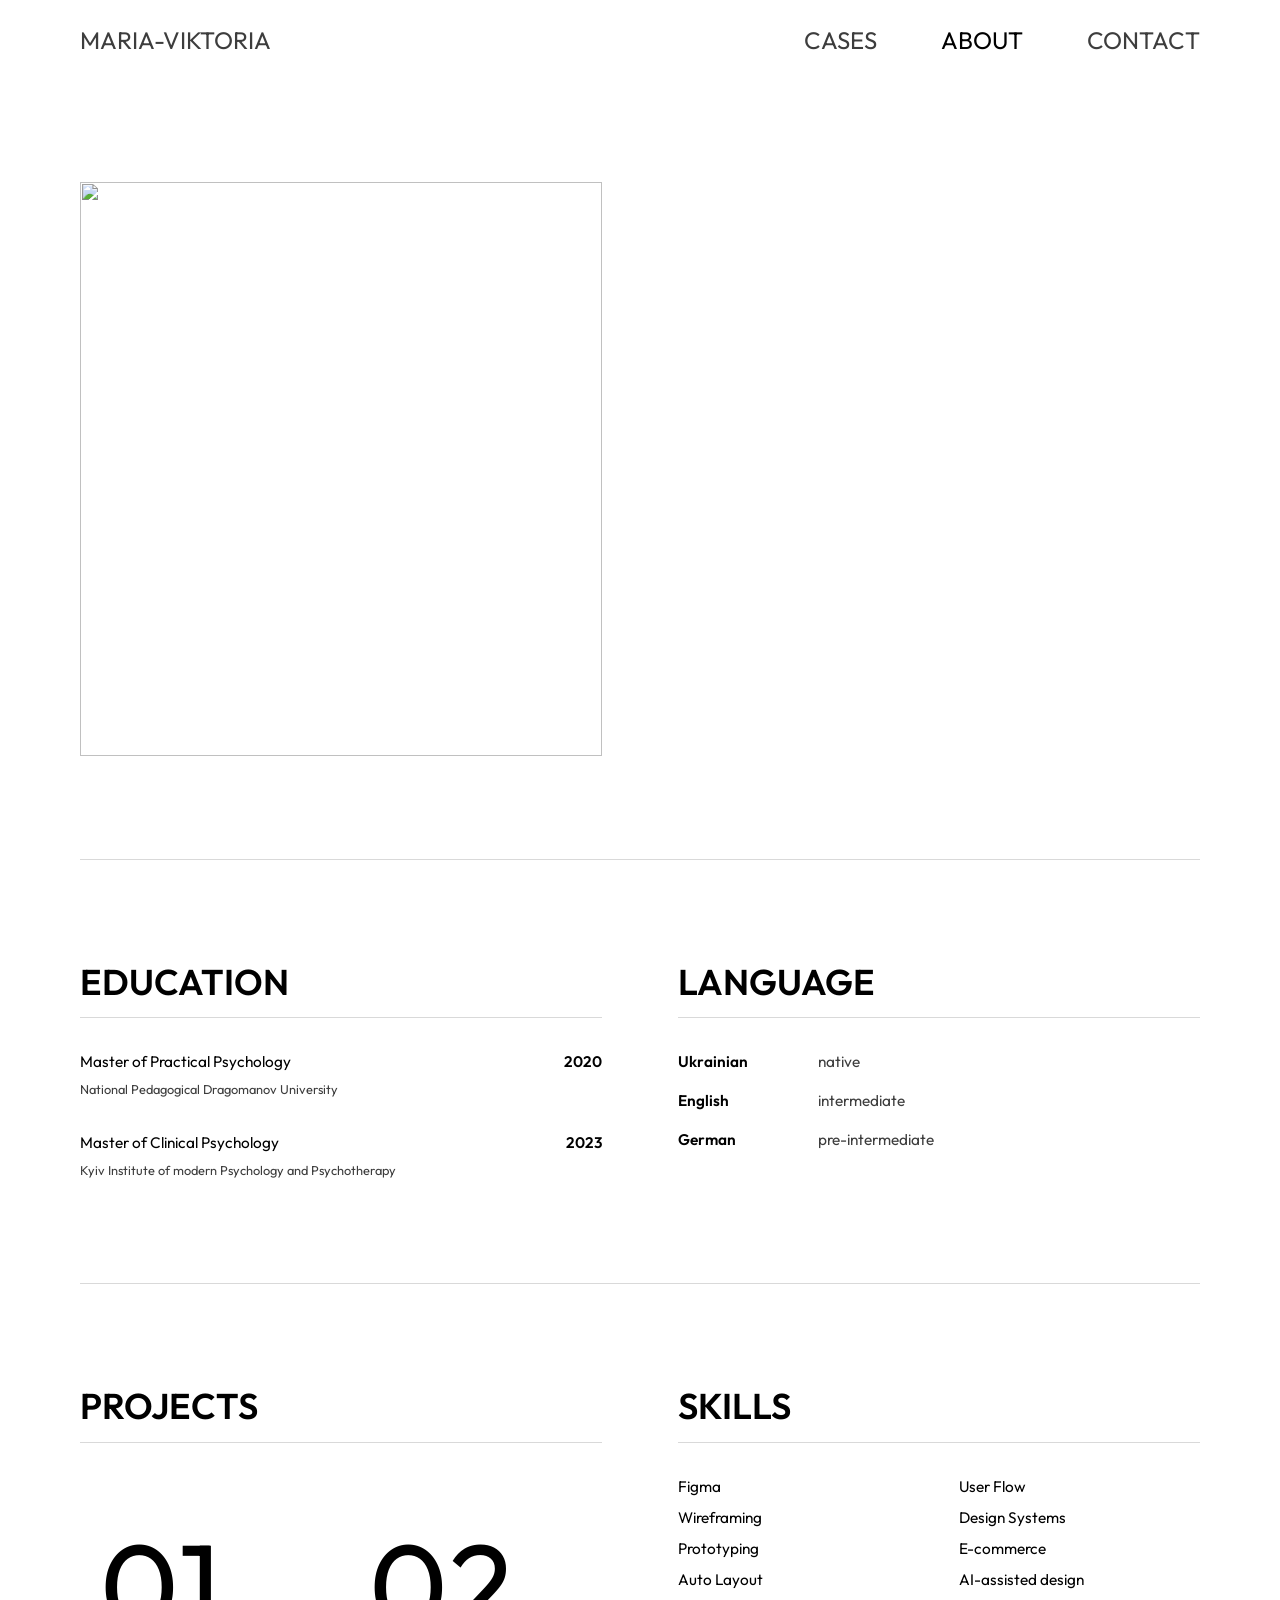
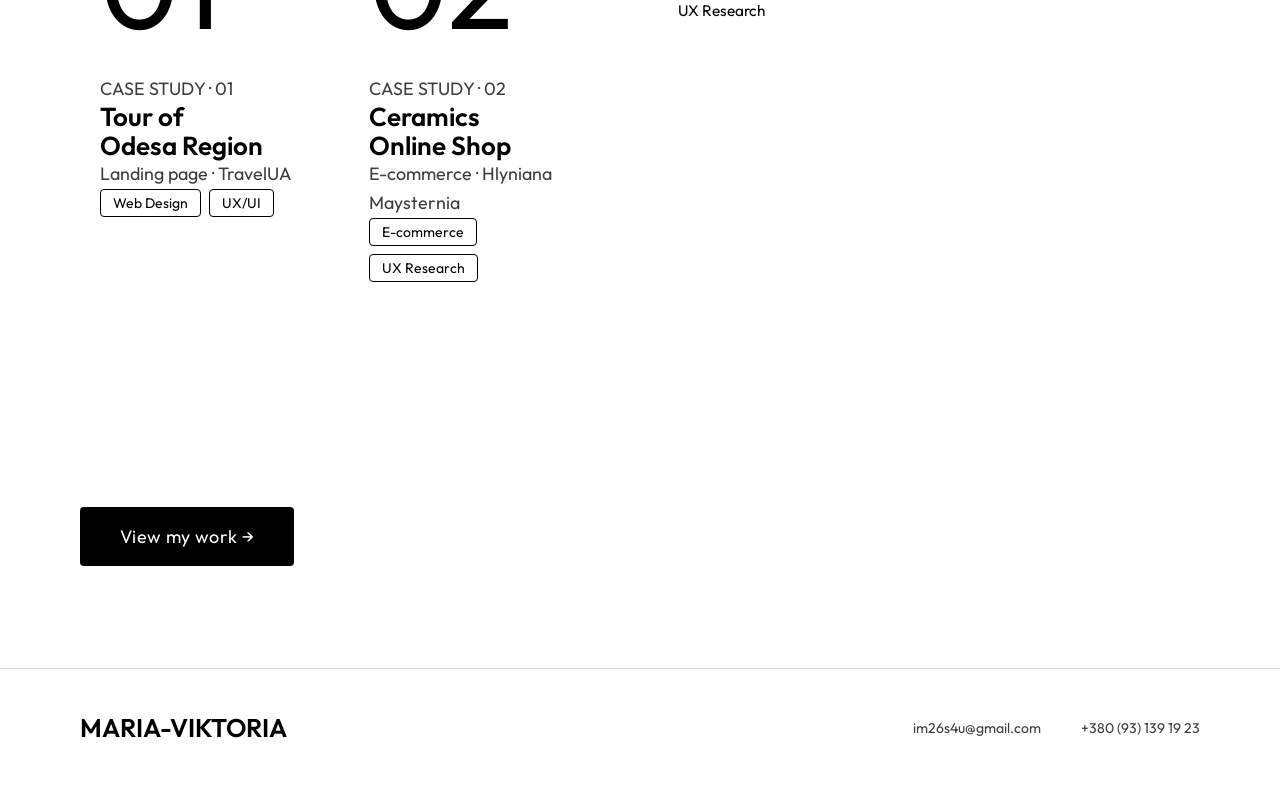
==== maria-viktoria-portfolio/maria-viktoria-portfolio/about.html @ 52729eed "Update about.html" ====
<!DOCTYPE html>
<html lang="en">
<head>
  <meta charset="UTF-8" />
  <meta name="viewport" content="width=device-width, initial-scale=1.0" />
  <title>About — Maria-Viktoria</title>
  <link rel="preconnect" href="https://fonts.googleapis.com" />
  <link rel="preconnect" href="https://fonts.gstatic.com" crossorigin />
  <link href="https://fonts.googleapis.com/css2?family=Outfit:wght@300;400;600&display=swap" rel="stylesheet" />
  <link rel="stylesheet" href="css/style.css" />
  <link rel="stylesheet" href="css/about.css" />
</head>
<body>

  <nav class="nav">
    <div class="container nav__inner">
      <a href="index.html" class="nav__logo">MARIA-VIKTORIA</a>
      <ul class="nav__links">
        <li><a href="cases.html">CASES</a></li>
        <li><a href="about.html" class="active">ABOUT</a></li>
        <li><a href="contact.html">CONTACT</a></li>
      </ul>
      <button class="nav__hamburger" aria-label="Menu">
        <span></span><span></span><span></span>
      </button>
    </div>
    <div class="nav__mobile">
      <a href="cases.html">CASES</a>
      <a href="about.html">ABOUT</a>
      <a href="contact.html">CONTACT</a>
    </div>
  </nav>

  <main class="page-wrapper">

    <!-- Hero: collage + intro -->
    <section class="about-hero section">
      <div class="container about-hero__inner">

        <!-- Collage (замінити на реальне фото) -->
        <div class="about-hero__collage">
          <img src="about-collage.png />
        </div>

        <!-- Text -->
        <div class="about-hero__text">
          <h1 class="about-hero__headline">HEY, I'M MV</h1>
          <div class="about-hero__body">
            <p>I've always seen the world through the lens of how things could <strong>work better</strong> — and <strong>look better</strong> doing it. Design gave that feeling a name.</p>
            <p>I bring a background in <strong>PSYCHOLOGY</strong> into every project. That means I don't just design interfaces — I design for real people, with real needs and real emotions.</p>
            <p>Outside of Figma, I make collages, yoga and drink too much coffee.</p>
          </div>
        </div>

      </div>
    </section>

    <div class="container"><div class="divider"></div></div>

    <!-- Education + Language -->
    <section class="about-grid section">
      <div class="container about-grid__inner">

        <div class="about-section">
          <h2 class="about-section__title">EDUCATION</h2>
          <div class="divider"></div>
          <ul class="edu-list">
            <li class="edu-item">
              <div>
                <p class="edu-item__degree">Master of Practical Psychology</p>
                <p class="edu-item__school">National Pedagogical Dragomanov University</p>
              </div>
              <span class="edu-item__year">2020</span>
            </li>
            <li class="edu-item">
              <div>
                <p class="edu-item__degree">Master of Clinical Psychology</p>
                <p class="edu-item__school">Kyiv Institute of modern Psychology and Psychotherapy</p>
              </div>
              <span class="edu-item__year">2023</span>
            </li>
          </ul>
        </div>

        <div class="about-section">
          <h2 class="about-section__title">LANGUAGE</h2>
          <div class="divider"></div>
          <ul class="lang-list">
            <li class="lang-item"><span class="lang-item__name">Ukrainian</span><span class="lang-item__level">native</span></li>
            <li class="lang-item"><span class="lang-item__name">English</span><span class="lang-item__level">intermediate</span></li>
            <li class="lang-item"><span class="lang-item__name">German</span><span class="lang-item__level">pre-intermediate</span></li>
          </ul>
        </div>

      </div>
    </section>

    <div class="container"><div class="divider"></div></div>

    <!-- Projects + Skills -->
    <section class="about-grid section">
      <div class="container about-grid__inner">

        <div class="about-section">
          <h2 class="about-section__title">PROJECTS</h2>
          <div class="divider"></div>
          <div class="projects-grid">
            <a href="case-odesa.html" class="project-card">
              <div class="case-cover case-cover--odesa project-card__cover">
                <span class="case-cover__num">01</span>
                <p class="case-cover__label">CASE STUDY · 01</p>
                <h3 class="case-cover__title">Tour of<br>Odesa Region</h3>
                <p class="case-cover__sub">Landing page · TravelUA</p>
                <div class="tags case-cover__tags">
                  <span class="tag">Web Design</span>
                  <span class="tag">UX/UI</span>
                </div>
                <div class="case-cover__stripe"></div>
              </div>
            </a>
            <a href="case-ceramics.html" class="project-card">
              <div class="case-cover case-cover--ceramics project-card__cover">
                <span class="case-cover__num">02</span>
                <p class="case-cover__label">CASE STUDY · 02</p>
                <h3 class="case-cover__title">Ceramics<br>Online Shop</h3>
                <p class="case-cover__sub">E-commerce · Hlyniana Maysternia</p>
                <div class="tags case-cover__tags">
                  <span class="tag">E-commerce</span>
                  <span class="tag">UX Research</span>
                </div>
                <div class="case-cover__stripe"></div>
              </div>
            </a>
          </div>
        </div>

        <div class="about-section">
          <h2 class="about-section__title">SKILLS</h2>
          <div class="divider"></div>
          <div class="skills-grid">
            <ul class="skills-col">
              <li>Figma</li>
              <li>Wireframing</li>
              <li>Prototyping</li>
              <li>Auto Layout</li>
              <li>UX Research</li>
            </ul>
            <ul class="skills-col">
              <li>User Flow</li>
              <li>Design Systems</li>
              <li>E-commerce</li>
              <li>AI-assisted design</li>
            </ul>
          </div>
        </div>

      </div>
    </section>

    <!-- CTA -->
    <section class="section">
      <div class="container">
        <a href="cases.html" class="btn btn--primary">View my work →</a>
      </div>
    </section>

  </main>

  <!-- Footer -->
  <footer class="footer">
    <div class="container footer__inner">
      <span class="footer__name">MARIA-VIKTORIA</span>
      <div class="footer__contacts">
        <a href="mailto:im26s4u@gmail.com">im26s4u@gmail.com</a>
        <a href="tel:+380931391923">+380 (93) 139 19 23</a>
      </div>
    </div>
  </footer>

  <script src="js/main.js"></script>
</body>
</html>
---- maria-viktoria-portfolio/maria-viktoria-portfolio/css/style.css ----
/* ============================================
   MARIA-VIKTORIA PORTFOLIO
   Global Styles + Design Tokens
   ============================================ */

@import url('https://fonts.googleapis.com/css2?family=Outfit:wght@300;400;600&display=swap');

/* ── Design Tokens ── */
:root {
  --color-bg:               #ffffff;
  --color-text:             #000000;
  --color-text-secondary:   #3d3d3d;
  --color-border:           #d9d9d9;
  --color-accent-odesa:     #1a2744;
  --color-accent-ceramics:  #2d5a3d;

  --font:           'Outfit', sans-serif;
  --fw-light:       300;
  --fw-regular:     400;
  --fw-semibold:    600;

  --fs-nav:         24px;
  --fs-h1-home:     clamp(120px, 27vw, 400px);
  --fs-h1-case:     clamp(48px, 6.5vw, 93px);
  --fs-h2:          clamp(28px, 2.8vw, 40px);
  --fs-body:        clamp(16px, 1.4vw, 20px);
  --fs-small:       clamp(13px, 1.1vw, 16px);
  --fs-tag:         14px;
  --fs-label:       11px;

  --grid-margin:    80px;
  --grid-gutter:    24px;
  --container:      1440px;

  --spacing-section: clamp(80px, 8vw, 120px);
  --spacing-block:   clamp(40px, 4vw, 60px);
  --nav-height:      80px;
}

/* ── Reset ── */
*, *::before, *::after { box-sizing: border-box; margin: 0; padding: 0; }
html { scroll-behavior: smooth; }
body {
  font-family: var(--font);
  font-weight: var(--fw-regular);
  background: var(--color-bg);
  color: var(--color-text);
  line-height: 1.5;
  overflow-x: hidden;
  -webkit-font-smoothing: antialiased;
}
img { max-width: 100%; display: block; }
a { color: inherit; text-decoration: none; }
ul { list-style: none; }

/* ── Container ── */
.container {
  width: 100%;
  max-width: var(--container);
  margin: 0 auto;
  padding: 0 var(--grid-margin);
}

/* ── Typography ── */
h1, h2, h3 { font-weight: var(--fw-semibold); line-height: 1.1; }
p { color: var(--color-text-secondary); font-size: var(--fs-body); line-height: 1.6; }

/* ── Navigation ── */
.nav {
  position: fixed;
  top: 0; left: 0; right: 0;
  height: var(--nav-height);
  background: var(--color-bg);
  z-index: 100;
  border-bottom: 1px solid transparent;
  transition: border-color 0.3s;
}
.nav.scrolled { border-bottom-color: var(--color-border); }
.nav__inner {
  display: flex;
  align-items: center;
  justify-content: space-between;
  height: 100%;
}
.nav__logo {
  font-size: var(--fs-nav);
  font-weight: var(--fw-regular);
  color: var(--color-text-secondary);
  letter-spacing: 0;
}
.nav__links {
  display: flex;
  gap: clamp(40px, 5vw, 80px);
}
.nav__links a {
  font-size: var(--fs-nav);
  font-weight: var(--fw-regular);
  color: var(--color-text-secondary);
  transition: color 0.2s;
}
.nav__links a:hover,
.nav__links a.active { color: var(--color-text); }

/* Hamburger — hidden on desktop */
.nav__hamburger {
  display: none;
  flex-direction: column;
  gap: 5px;
  cursor: pointer;
  padding: 4px;
}
.nav__hamburger span {
  display: block;
  width: 24px;
  height: 2px;
  background: var(--color-text);
  transition: transform 0.3s, opacity 0.3s;
}
.nav__hamburger.open span:nth-child(1) { transform: translateY(7px) rotate(45deg); }
.nav__hamburger.open span:nth-child(2) { opacity: 0; }
.nav__hamburger.open span:nth-child(3) { transform: translateY(-7px) rotate(-45deg); }

/* Mobile menu */
.nav__mobile {
  display: none;
  position: fixed;
  top: var(--nav-height);
  left: 0; right: 0;
  background: var(--color-bg);
  border-bottom: 1px solid var(--color-border);
  padding: 32px var(--grid-margin);
  flex-direction: column;
  gap: 24px;
}
.nav__mobile.open { display: flex; }
.nav__mobile a {
  font-size: 28px;
  font-weight: var(--fw-regular);
  color: var(--color-text-secondary);
}

/* ── Tags ── */
.tag {
  display: inline-block;
  border: 1px solid var(--color-text);
  border-radius: 4px;
  padding: 6px 12px;
  font-size: var(--fs-tag);
  font-weight: var(--fw-regular);
  color: var(--color-text);
  line-height: 1;
}
.tags {
  display: flex;
  flex-wrap: wrap;
  gap: 8px;
}

/* ── Buttons ── */
.btn {
  display: inline-block;
  font-family: var(--font);
  font-size: 18px;
  font-weight: var(--fw-regular);
  letter-spacing: 0.02em;
  cursor: pointer;
  transition: opacity 0.2s;
}
.btn:hover { opacity: 0.7; }

.btn--link {
  color: var(--color-text);
  text-decoration: underline;
  text-underline-offset: 3px;
  background: none;
  border: none;
}

.btn--primary {
  background: var(--color-text);
  color: var(--color-bg);
  border: none;
  padding: 16px 40px;
  border-radius: 4px;
}

/* ── Section divider ── */
.divider {
  width: 100%;
  height: 1px;
  background: var(--color-border);
  margin: 0;
}

/* ── Utility ── */
.page-wrapper {
  padding-top: var(--nav-height);
}
.section {
  padding: var(--spacing-section) 0;
}
.section-label {
  font-size: var(--fs-label);
  font-weight: var(--fw-regular);
  color: var(--color-text-secondary);
  letter-spacing: 0.08em;
  text-transform: uppercase;
}

/* ── Footer ── */
.footer {
  padding: 40px 0;
  border-top: 1px solid var(--color-border);
}
.footer__inner {
  display: flex;
  align-items: center;
  justify-content: space-between;
  flex-wrap: wrap;
  gap: 16px;
}
.footer__name {
  font-size: clamp(20px, 2vw, 28px);
  font-weight: var(--fw-semibold);
}
.footer__contacts {
  display: flex;
  gap: 40px;
  font-size: var(--fs-small);
  color: var(--color-text-secondary);
}

/* ── Responsive ── */
@media (max-width: 1200px) {
  :root {
    --grid-margin: 60px;
  }
}

@media (max-width: 1024px) {
  :root {
    --grid-margin: 40px;
    --fs-nav: 20px;
  }
  .nav__links { gap: 32px; }
}

@media (max-width: 768px) {
  :root {
    --grid-margin: 20px;
    --nav-height: 64px;
    --fs-nav: 18px;
  }
  .nav__links { display: none; }
  .nav__hamburger { display: flex; }
  .footer__inner { flex-direction: column; align-items: flex-start; }
  .footer__contacts { flex-direction: column; gap: 8px; }
}
---- maria-viktoria-portfolio/maria-viktoria-portfolio/css/about.css ----
/* ── About Page ── */

/* Hero */
.about-hero__inner {
  display: grid;
  grid-template-columns: 1fr 1fr;
  gap: clamp(40px, 6vw, 100px);
  align-items: start;
}

.about-hero__collage {
  width: 100%;
  aspect-ratio: 1 / 1.1;
  overflow: hidden;
}
.about-hero__collage img {
  width: 100%;
  height: 100%;
  object-fit: cover;
}

.about-hero__headline {
  font-size: clamp(48px, 7vw, 93px);
  font-weight: var(--fw-semibold);
  color: var(--color-text);
  margin-bottom: clamp(20px, 2vw, 32px);
}

.about-hero__body {
  display: flex;
  flex-direction: column;
  gap: 20px;
}
.about-hero__body p {
  font-size: clamp(14px, 1.3vw, 20px);
  color: var(--color-text-secondary);
  text-transform: uppercase;
  line-height: 1.6;
}
.about-hero__body strong { font-weight: var(--fw-semibold); color: var(--color-text); }

/* Grid sections */
.about-grid__inner {
  display: grid;
  grid-template-columns: 1fr 1fr;
  gap: clamp(40px, 6vw, 100px);
  align-items: start;
}

.about-section__title {
  font-size: var(--fs-h2);
  font-weight: var(--fw-semibold);
  margin-bottom: 16px;
}
.about-section .divider { margin-bottom: 32px; }

/* Education */
.edu-list { display: flex; flex-direction: column; gap: 32px; }
.edu-item {
  display: flex;
  justify-content: space-between;
  align-items: flex-start;
  gap: 16px;
}
.edu-item__degree {
  font-size: clamp(14px, 1.2vw, 20px);
  font-weight: var(--fw-regular);
  color: var(--color-text);
  margin-bottom: 4px;
}
.edu-item__school {
  font-size: clamp(12px, 1vw, 16px);
  color: var(--color-text-secondary);
}
.edu-item__year {
  font-size: clamp(14px, 1.2vw, 20px);
  font-weight: var(--fw-semibold);
  white-space: nowrap;
}

/* Language */
.lang-list { display: flex; flex-direction: column; gap: 16px; }
.lang-item {
  display: flex;
  gap: 40px;
  font-size: clamp(14px, 1.2vw, 20px);
}
.lang-item__name { font-weight: var(--fw-semibold); min-width: 100px; }
.lang-item__level { color: var(--color-text-secondary); }

/* Projects grid */
.projects-grid {
  display: grid;
  grid-template-columns: 1fr 1fr;
  gap: 16px;
}
.project-card { display: block; transition: transform 0.3s, box-shadow 0.3s; }
.project-card:hover {
  transform: translateY(-4px);
  box-shadow: 0 8px 24px rgba(0,0,0,0.06);
}
.project-card__cover {
  aspect-ratio: 326 / 210;
  padding: 20px;
}
.project-card__cover .case-cover__num {
  font-size: clamp(60px, 10vw, 120px);
  bottom: 20px;
}
.project-card__cover .case-cover__title {
  font-size: clamp(18px, 2.2vw, 26px);
}

/* Skills */
.skills-grid {
  display: grid;
  grid-template-columns: 1fr 1fr;
  gap: 8px 40px;
}
.skills-col {
  display: flex;
  flex-direction: column;
  gap: 8px;
}
.skills-col li {
  font-size: clamp(14px, 1.2vw, 20px);
  color: var(--color-text);
}

/* ── Responsive ── */
@media (max-width: 900px) {
  .about-hero__inner,
  .about-grid__inner {
    grid-template-columns: 1fr;
    gap: 40px;
  }
  .about-hero__collage { aspect-ratio: 4/3; }
  .projects-grid { grid-template-columns: 1fr 1fr; }
}

@media (max-width: 600px) {
  .projects-grid { grid-template-columns: 1fr; }
  .skills-grid { grid-template-columns: 1fr 1fr; }
}
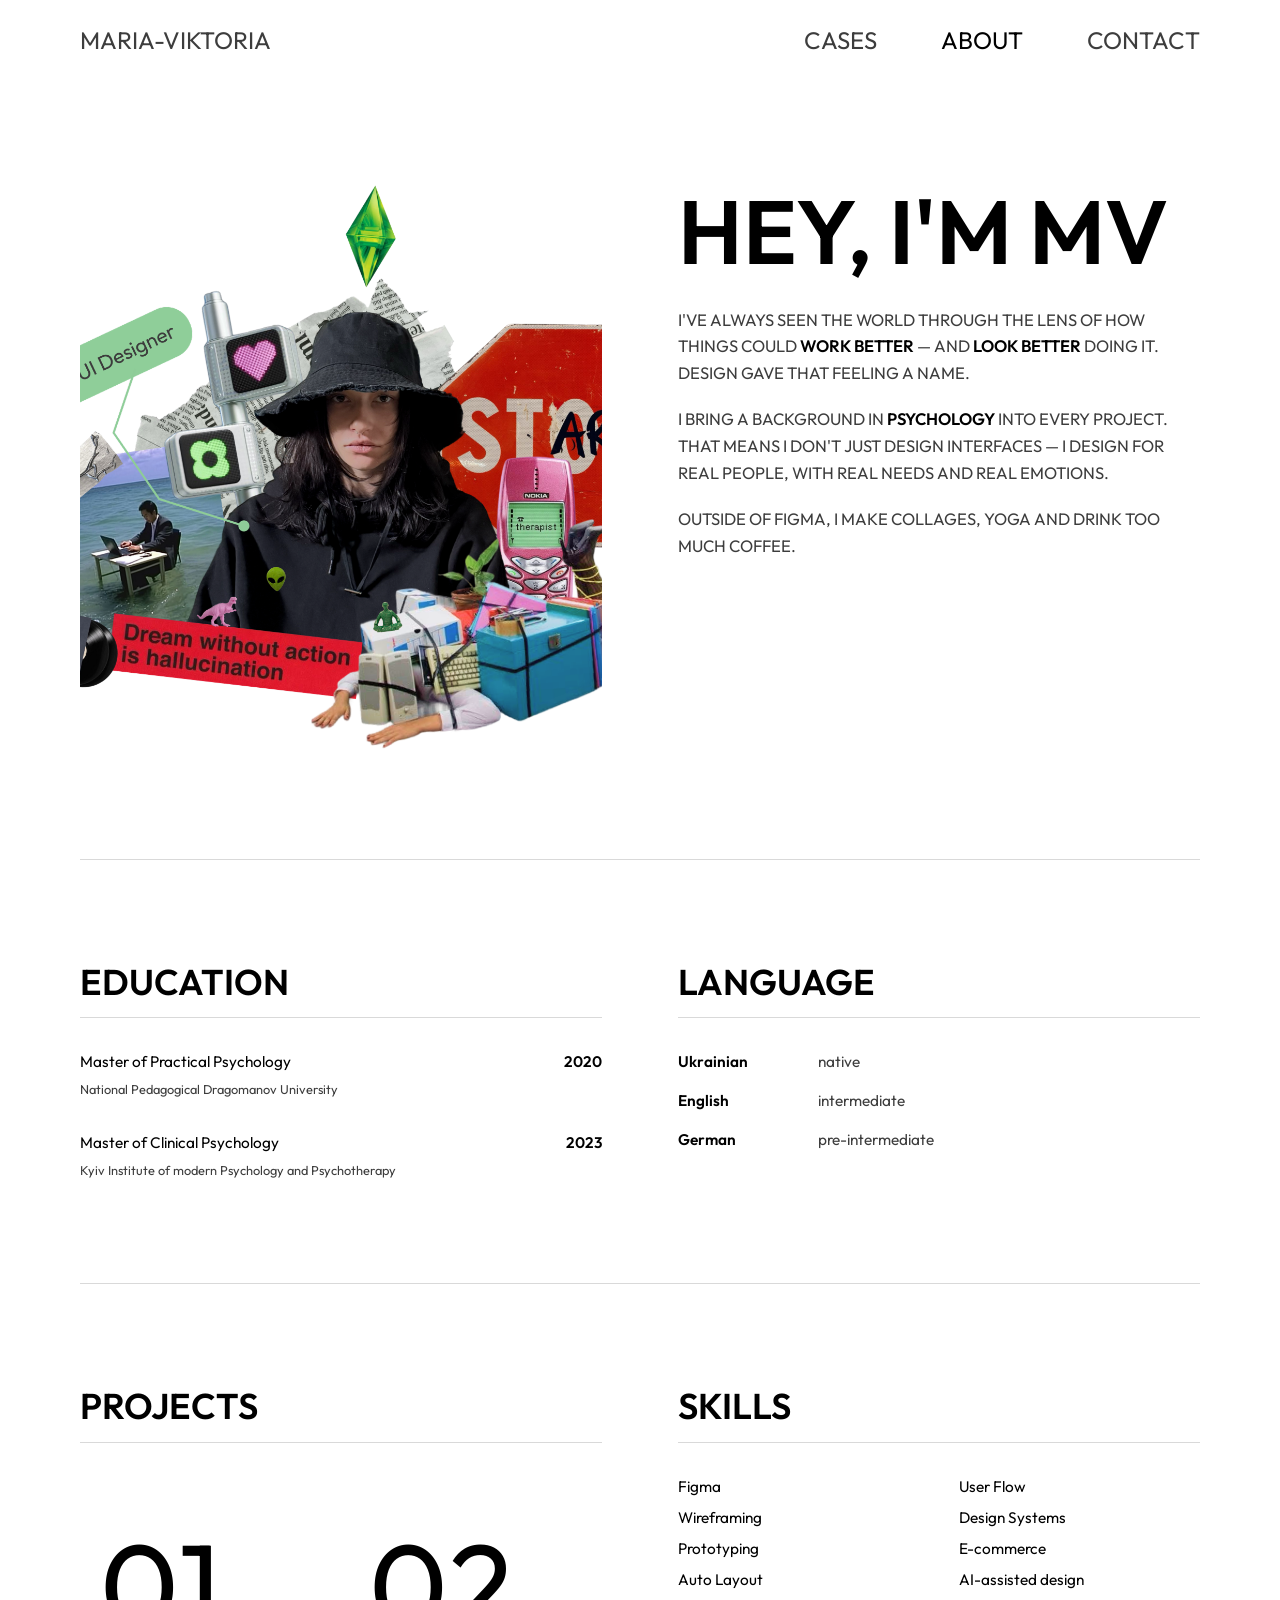
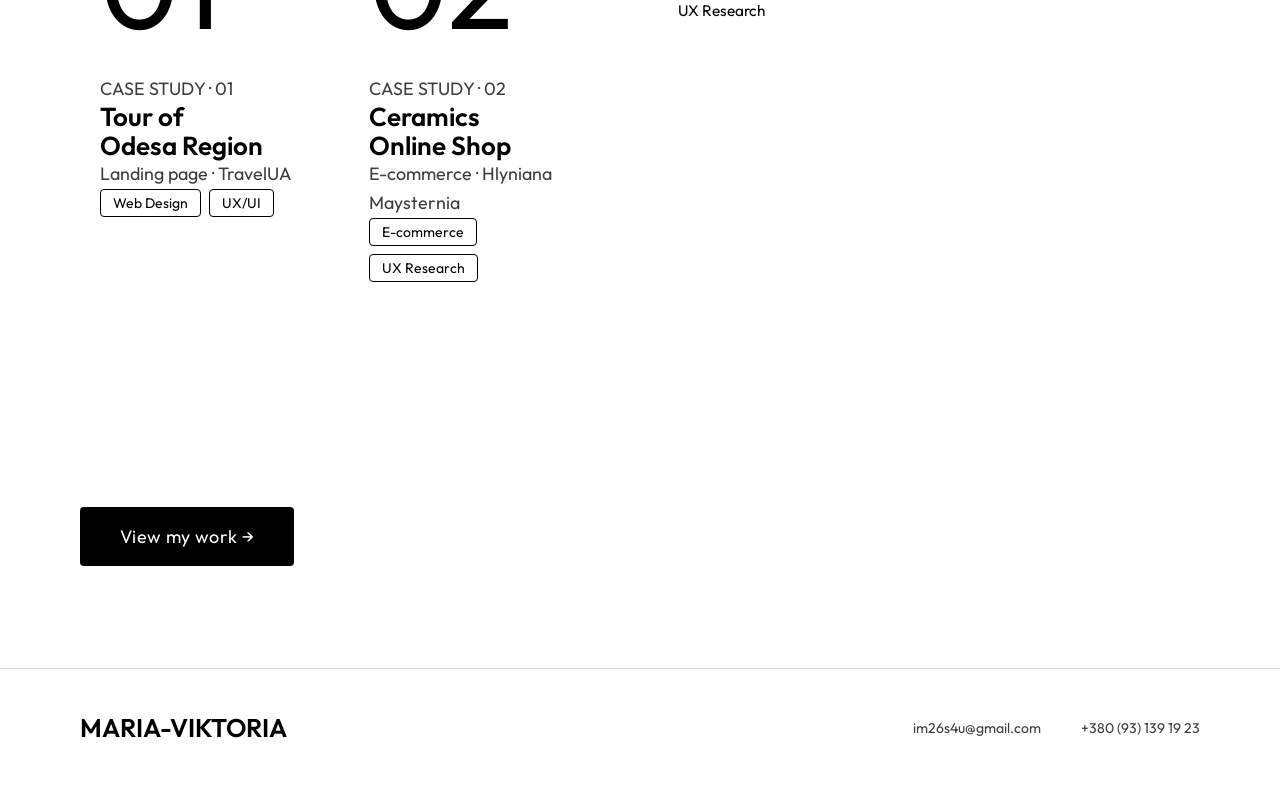
==== commit 1034f86c: "Update about.html" ====
--- a/maria-viktoria-portfolio/maria-viktoria-portfolio/about.html
+++ b/maria-viktoria-portfolio/maria-viktoria-portfolio/about.html
@@ -39,7 +39,7 @@
 
         <!-- Collage (замінити на реальне фото) -->
         <div class="about-hero__collage">
-          <img src="about-collage.png />
+          <img src="about-collage.png" alt="Maria-Viktoria collage" style="width:100%; height:100%; object-fit:cover; object-position:center top;" loading="eager" />
         </div>
 
         <!-- Text -->
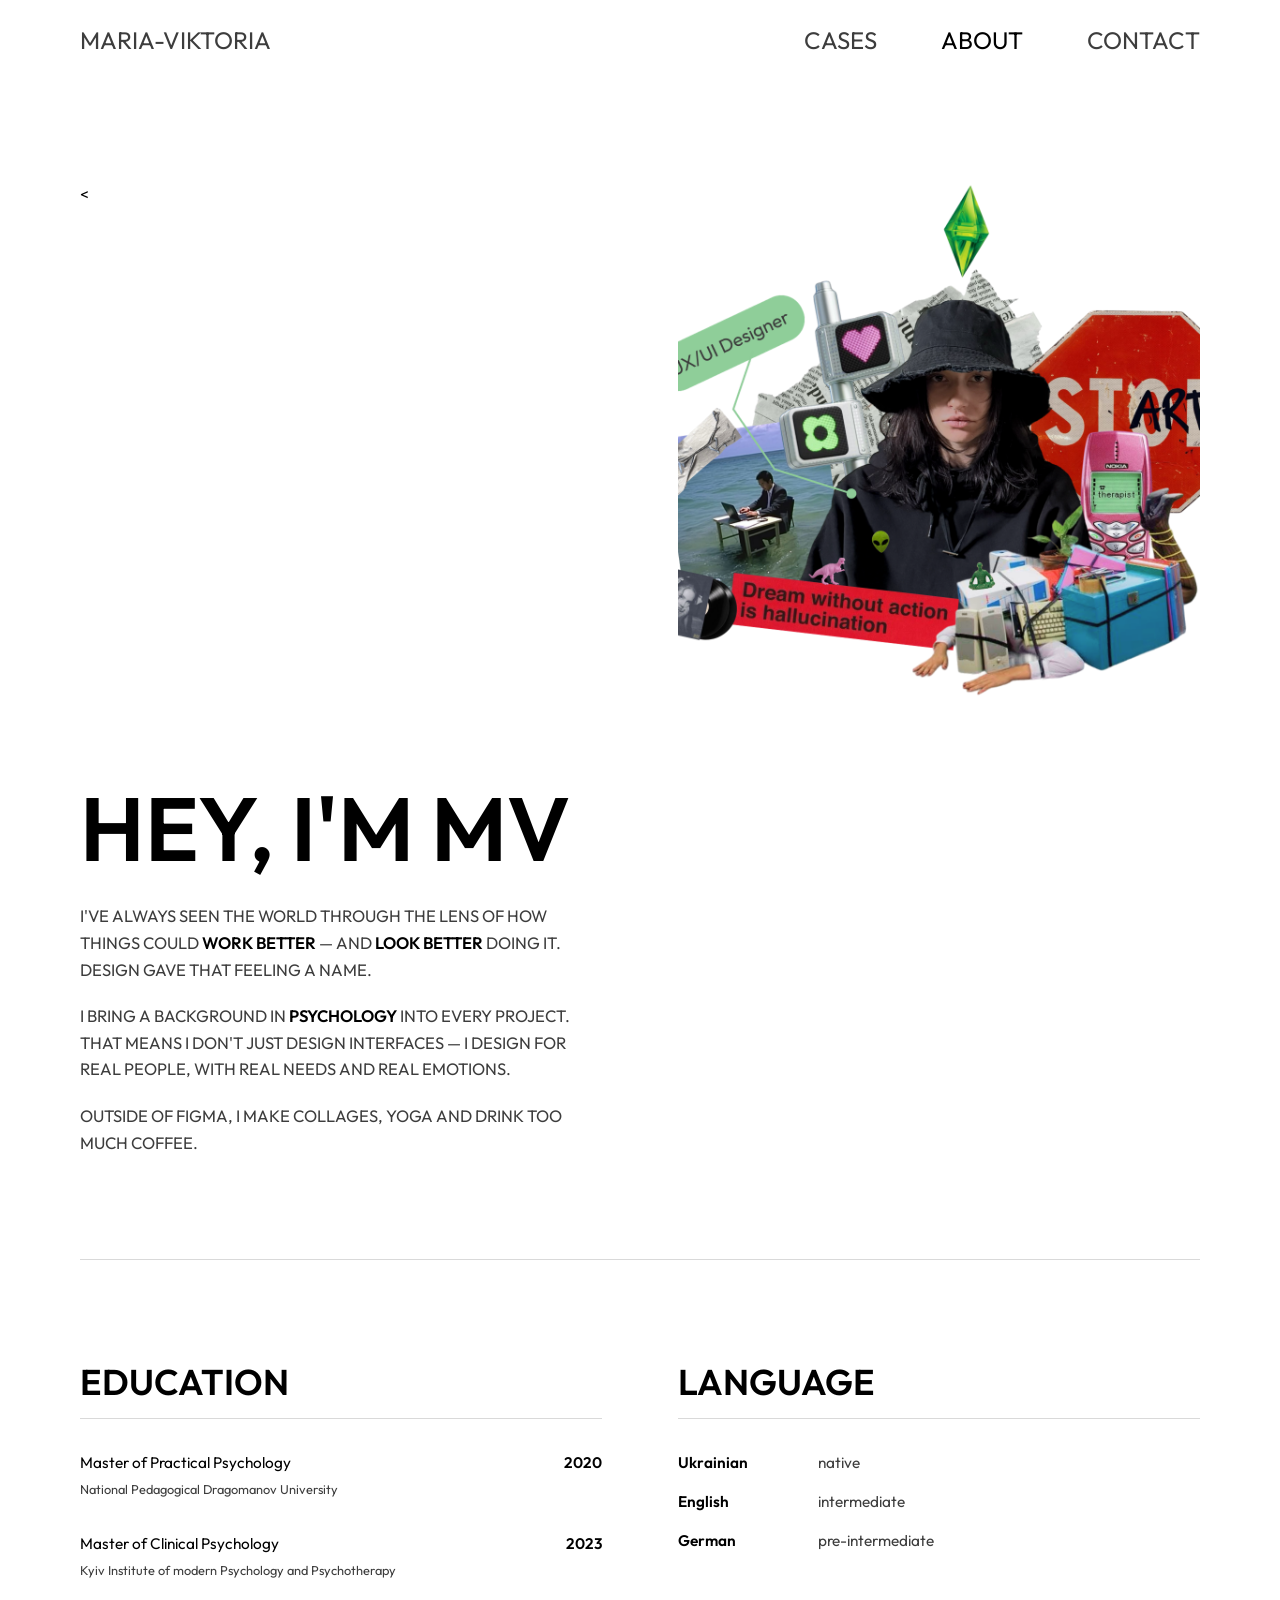
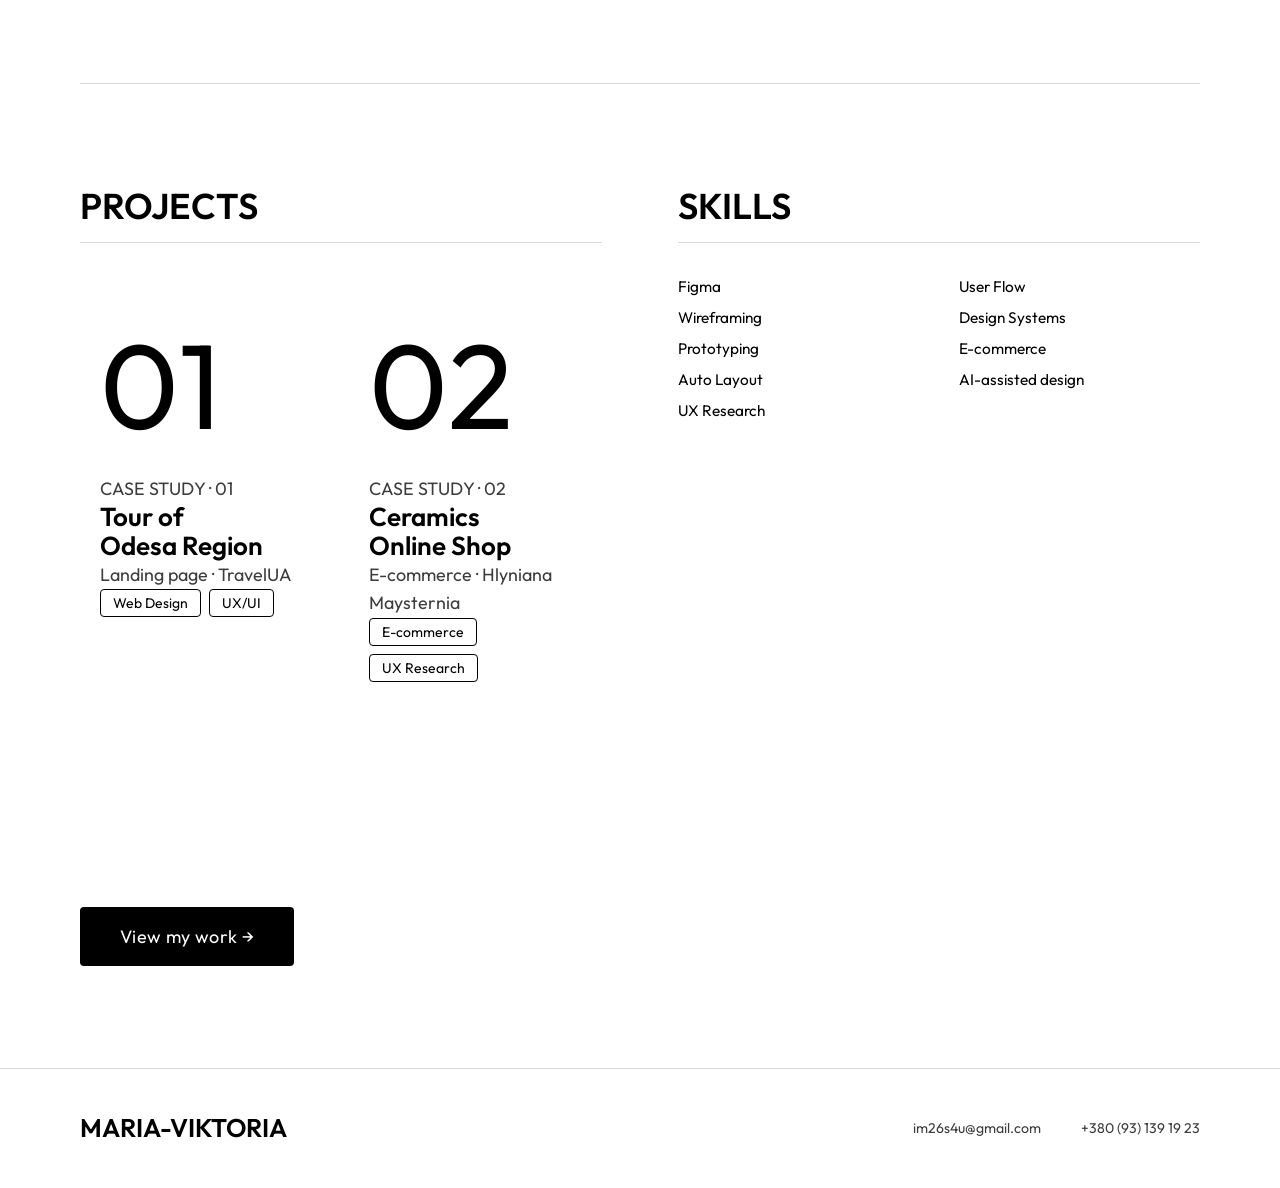
==== commit 578d1f90: "Update about.html" ====
--- a/maria-viktoria-portfolio/maria-viktoria-portfolio/about.html
+++ b/maria-viktoria-portfolio/maria-viktoria-portfolio/about.html
@@ -38,7 +38,7 @@
       <div class="container about-hero__inner">
 
         <!-- Collage (замінити на реальне фото) -->
-        <div class="about-hero__collage">
+        <<div class="about-hero__collage" style="max-height:520px; overflow:hidden;">
           <img src="about-collage.png" alt="Maria-Viktoria collage" style="width:100%; height:100%; object-fit:cover; object-position:center top;" loading="eager" />
         </div>
 
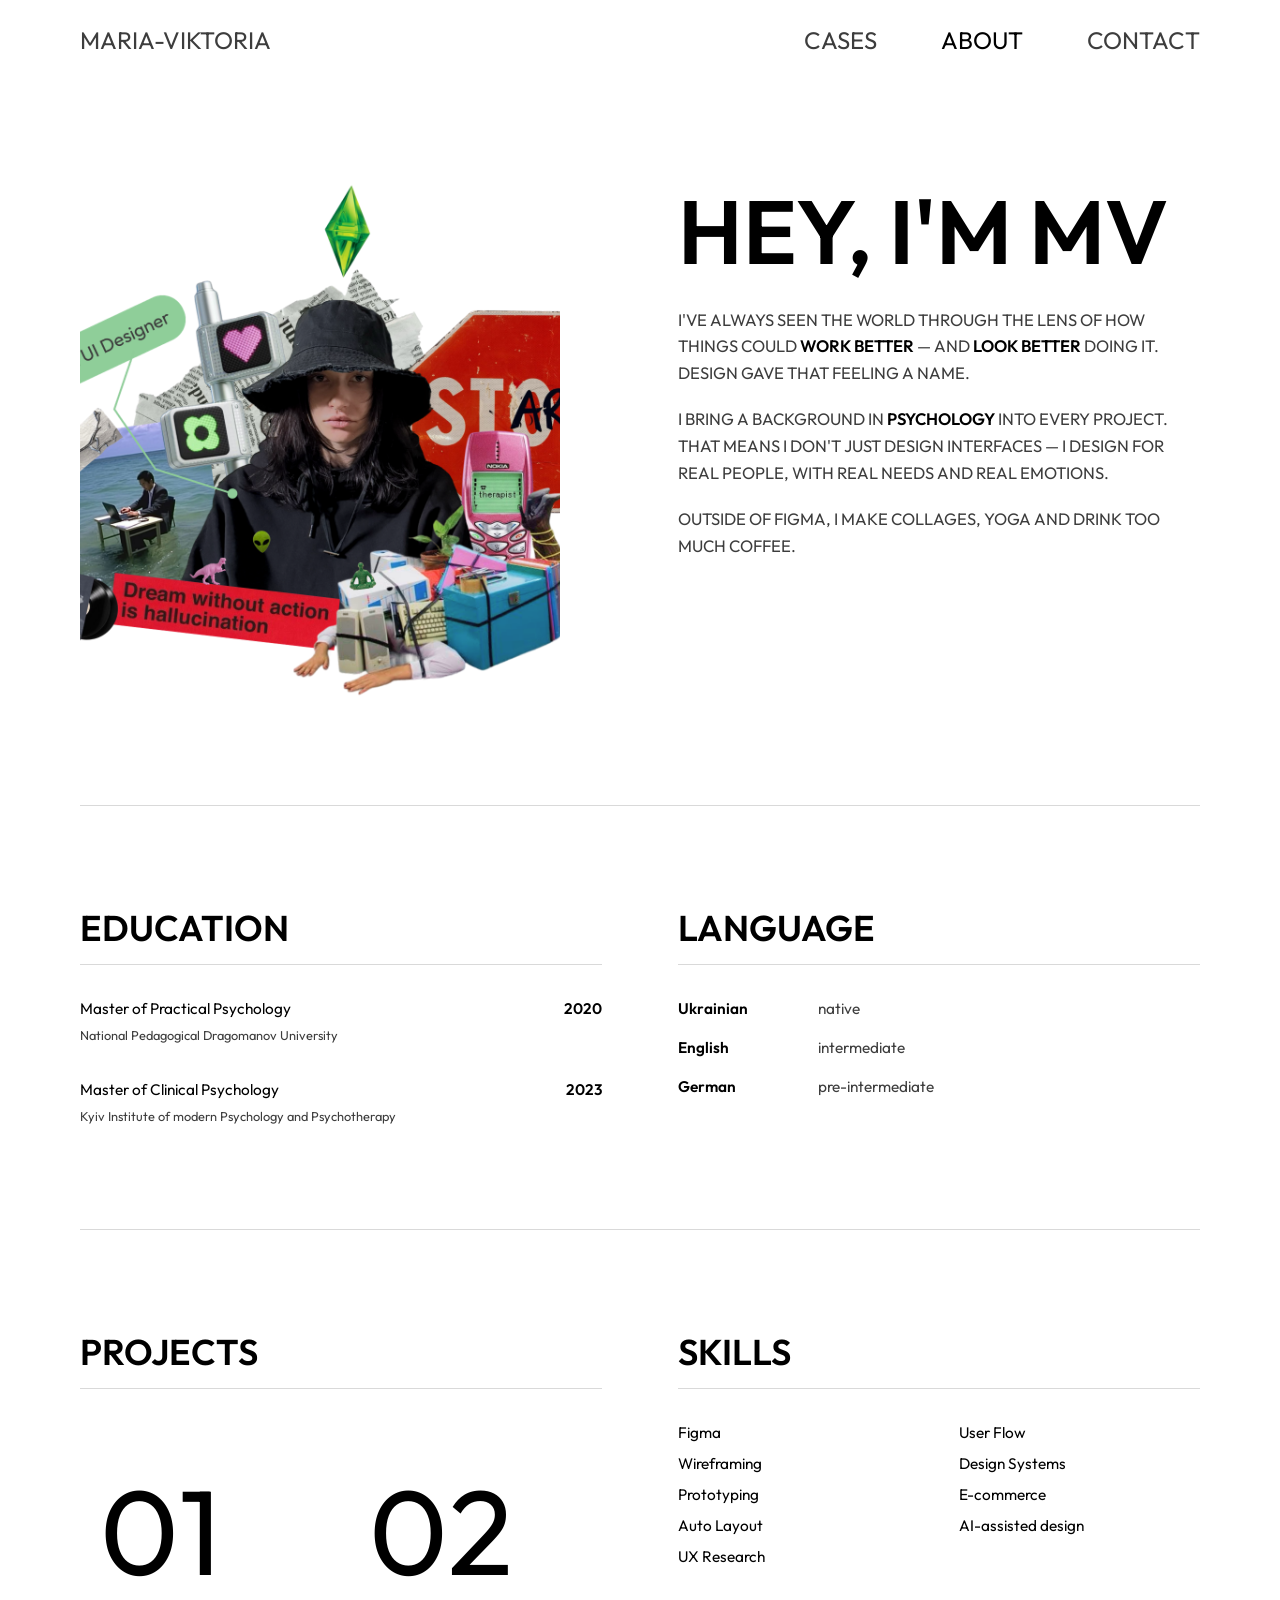
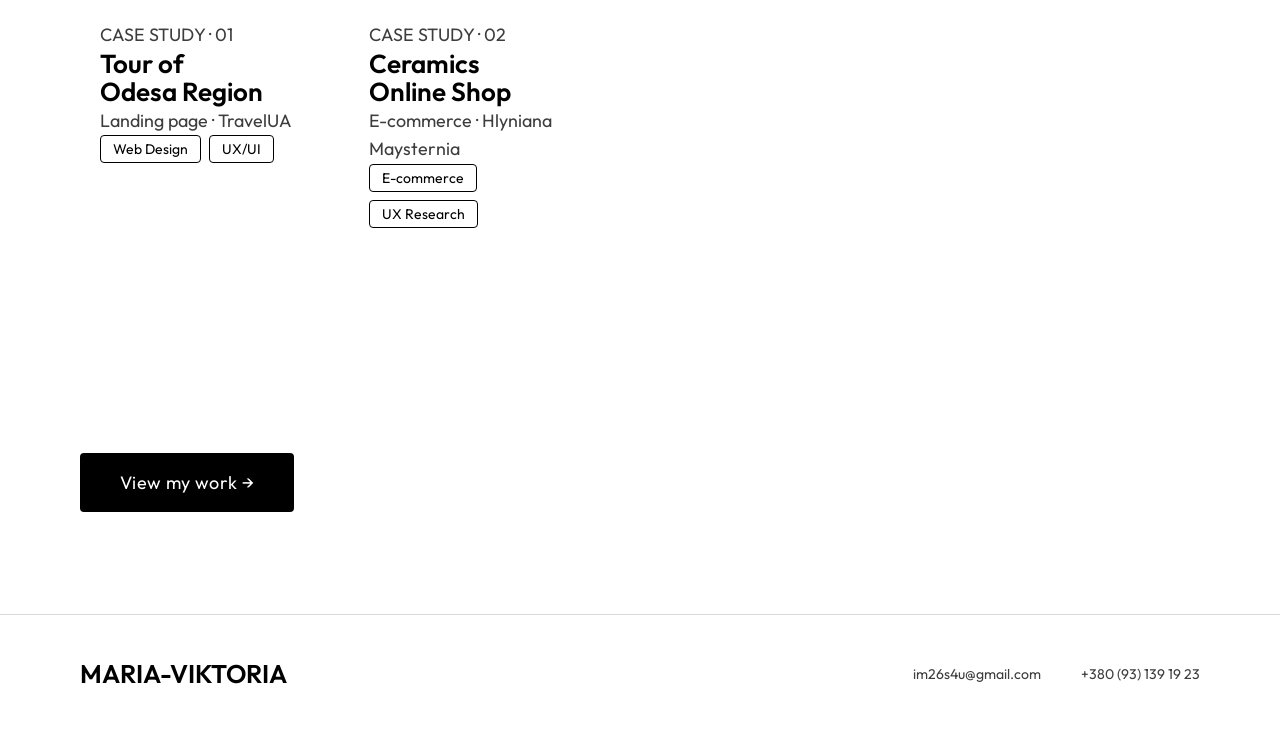
==== commit b6b520eb: "Update about.html" ====
--- a/maria-viktoria-portfolio/maria-viktoria-portfolio/about.html
+++ b/maria-viktoria-portfolio/maria-viktoria-portfolio/about.html
@@ -38,7 +38,7 @@
       <div class="container about-hero__inner">
 
         <!-- Collage (замінити на реальне фото) -->
-        <<div class="about-hero__collage" style="max-height:520px; overflow:hidden;">
+        <div class="about-hero__collage" style="max-height:520px; overflow:hidden; max-width:480px;">
           <img src="about-collage.png" alt="Maria-Viktoria collage" style="width:100%; height:100%; object-fit:cover; object-position:center top;" loading="eager" />
         </div>
 
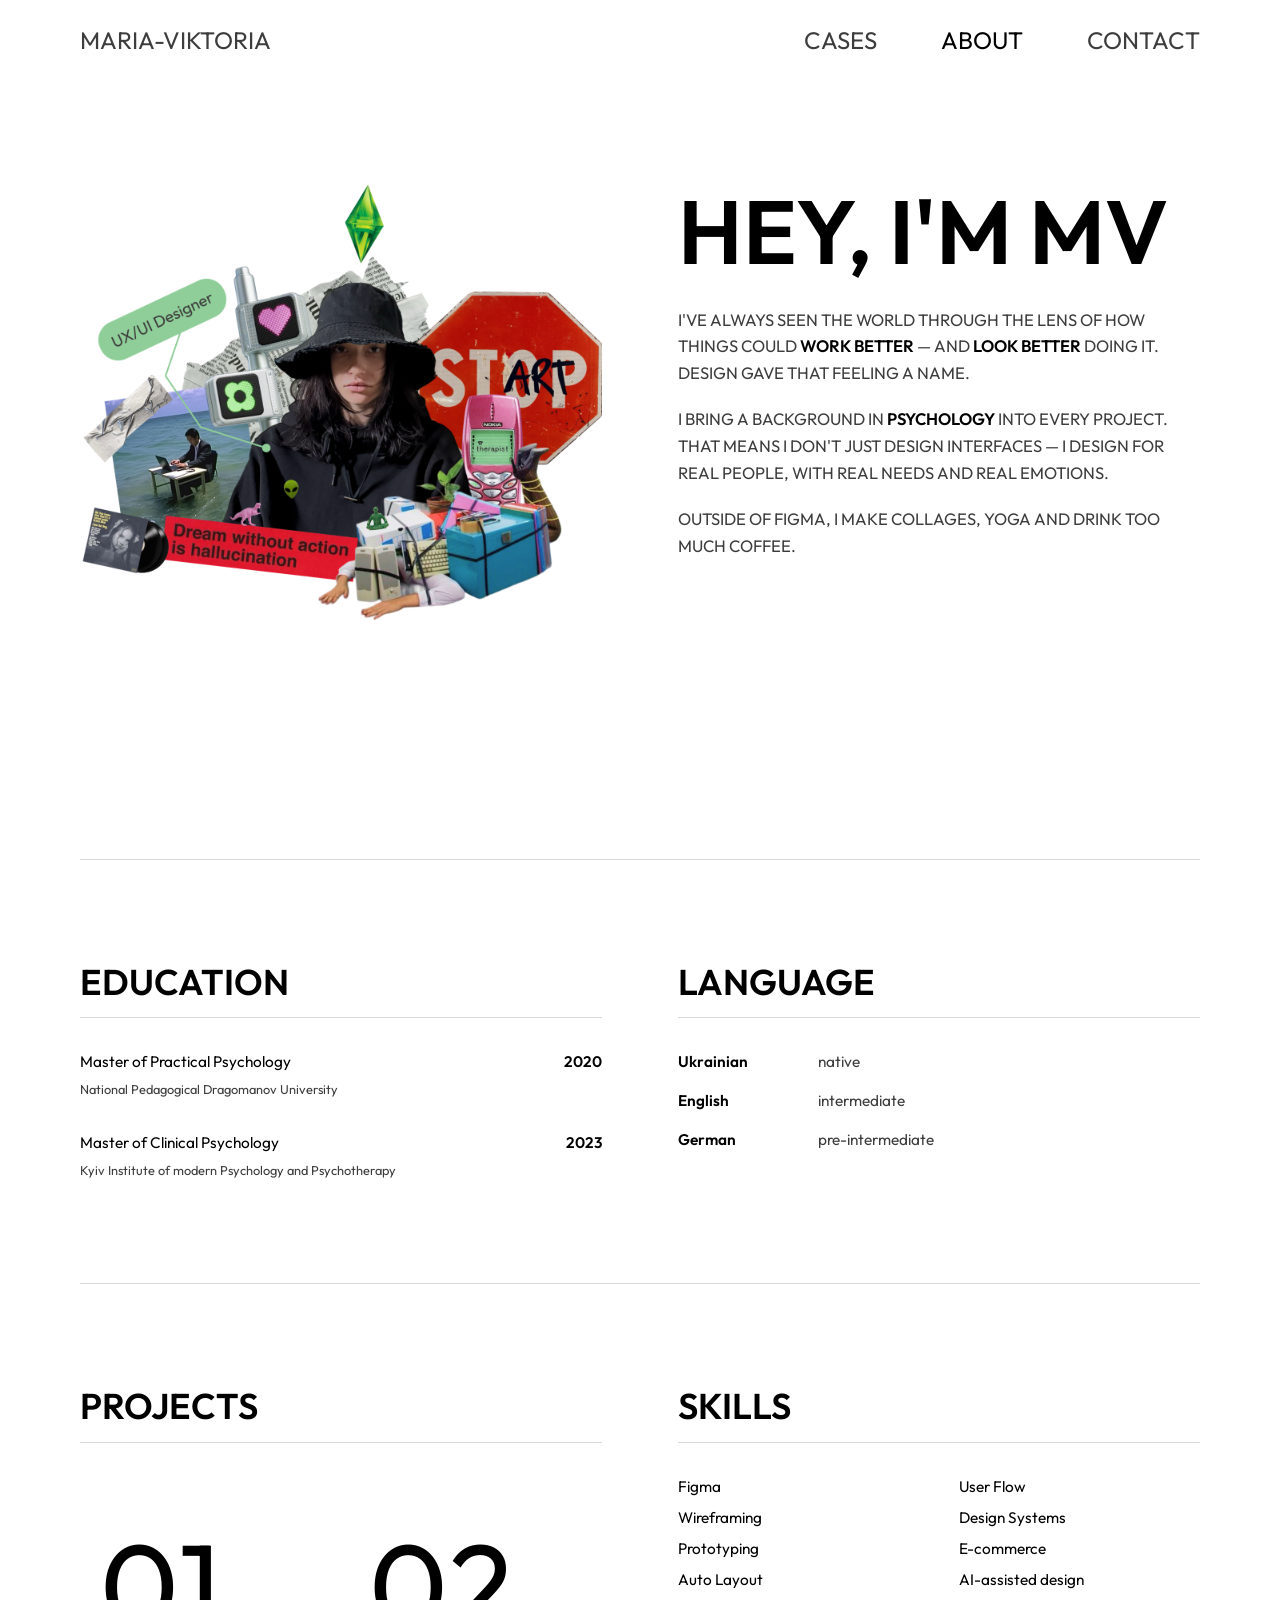
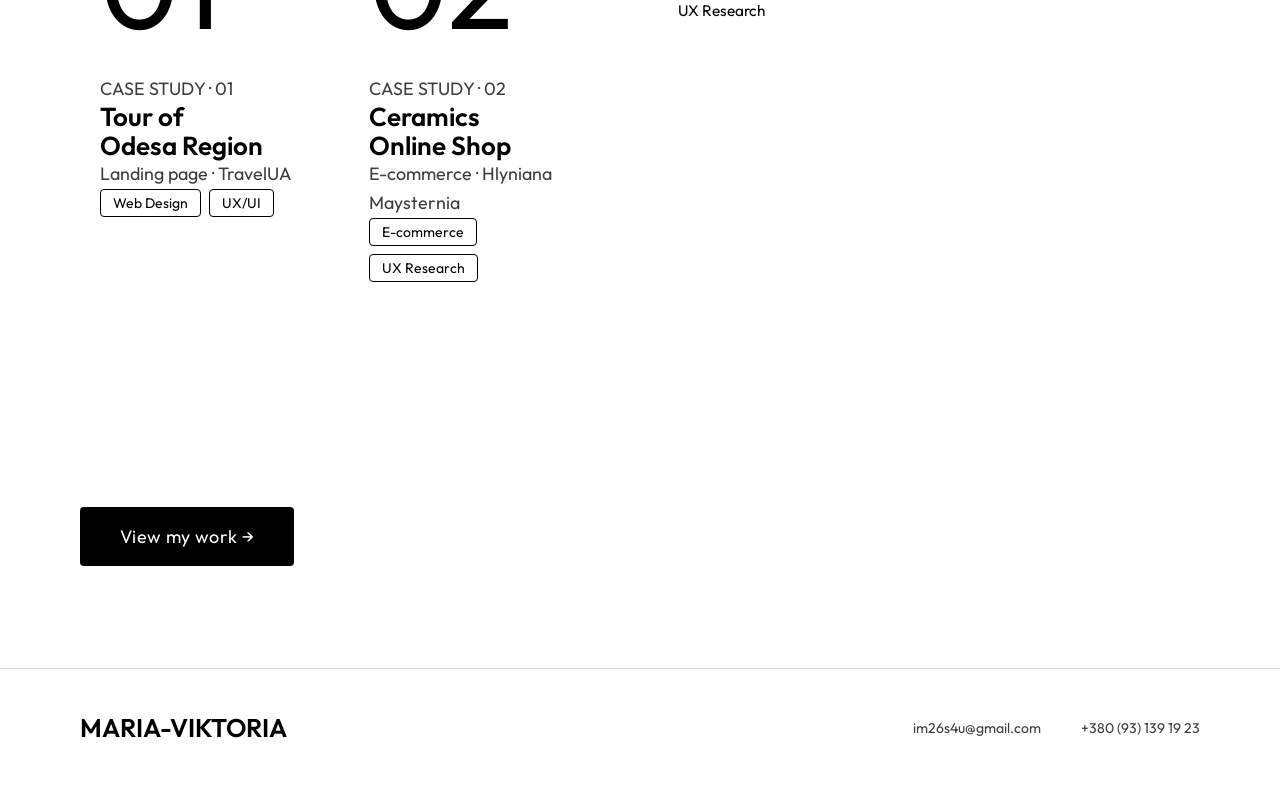
==== commit 78a3c15c: "Update about.html" ====
--- a/maria-viktoria-portfolio/maria-viktoria-portfolio/about.html
+++ b/maria-viktoria-portfolio/maria-viktoria-portfolio/about.html
@@ -38,8 +38,8 @@
       <div class="container about-hero__inner">
 
         <!-- Collage (замінити на реальне фото) -->
-        <div class="about-hero__collage" style="max-height:520px; overflow:hidden; max-width:480px;">
-          <img src="about-collage.png" alt="Maria-Viktoria collage" style="width:100%; height:100%; object-fit:cover; object-position:center top;" loading="eager" />
+        <div class="about-hero__collage" style="overflow:hidden; width:100%; max-width:100%;">
+          <img src="about-collage.png" alt="Maria-Viktoria collage" style="width:100%; height:auto;" loading="eager" />
         </div>
 
         <!-- Text -->
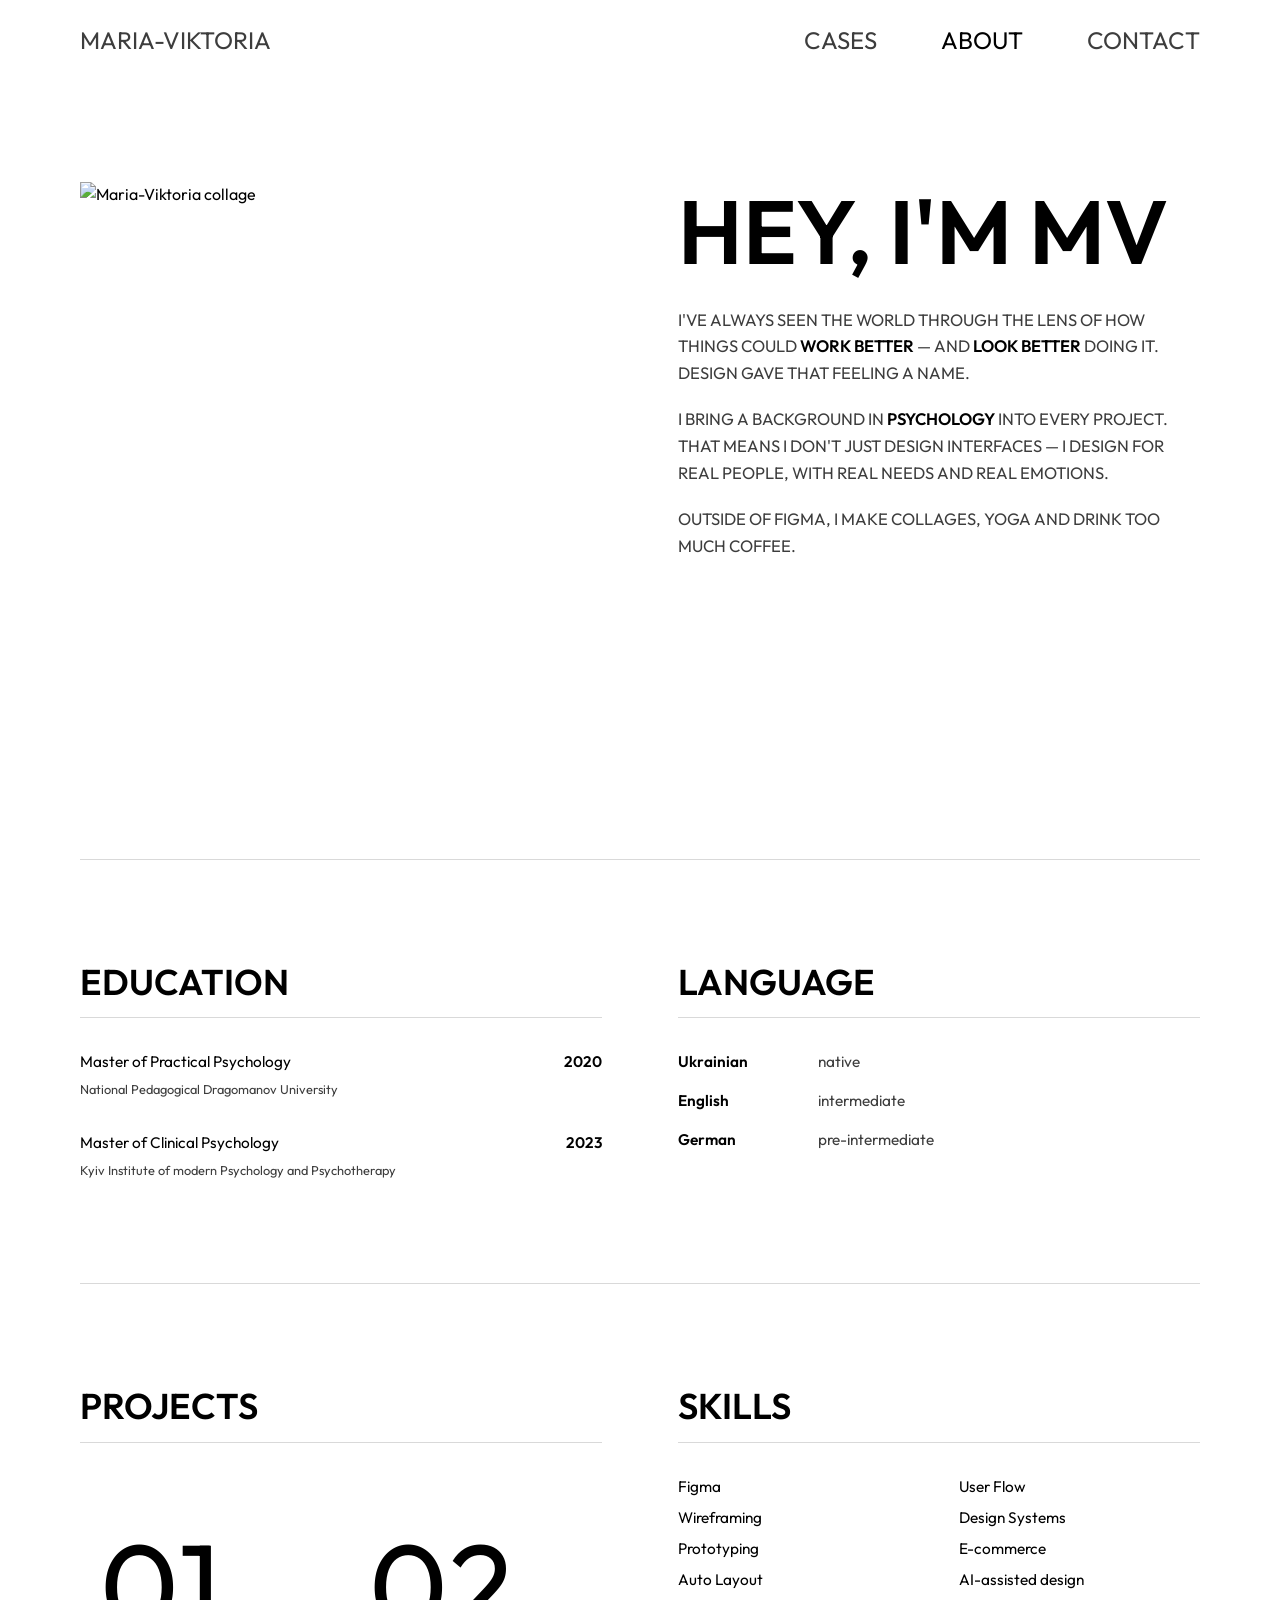
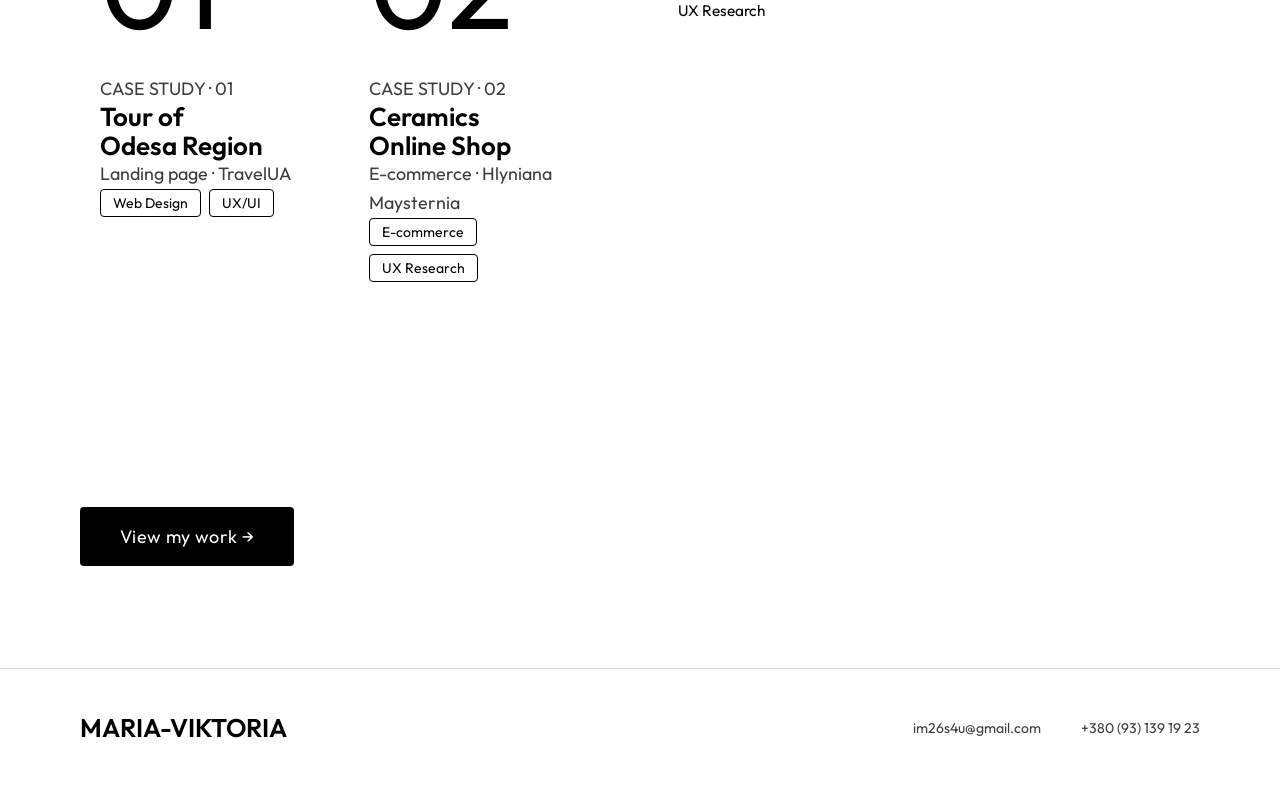
==== commit c43fc1d8: "Add files via upload" ====
--- a/maria-viktoria-portfolio/maria-viktoria-portfolio/about.html
+++ b/maria-viktoria-portfolio/maria-viktoria-portfolio/about.html
@@ -4,6 +4,9 @@
   <meta charset="UTF-8" />
   <meta name="viewport" content="width=device-width, initial-scale=1.0" />
   <title>About — Maria-Viktoria</title>
+  <link rel="icon" type="image/png" href="favicon.png" />
+  <link rel="icon" href="favicon.ico" sizes="any" />
+  <link rel="apple-touch-icon" href="apple-touch-icon.png" />
   <link rel="preconnect" href="https://fonts.googleapis.com" />
   <link rel="preconnect" href="https://fonts.gstatic.com" crossorigin />
   <link href="https://fonts.googleapis.com/css2?family=Outfit:wght@300;400;600&display=swap" rel="stylesheet" />
@@ -38,8 +41,8 @@
       <div class="container about-hero__inner">
 
         <!-- Collage (замінити на реальне фото) -->
-        <div class="about-hero__collage" style="overflow:hidden; width:100%; max-width:100%;">
-          <img src="about-collage.png" alt="Maria-Viktoria collage" style="width:100%; height:auto;" loading="eager" />
+        <div class="about-hero__collage">
+          <img src="assets/images/collage/about-collage.jpg" alt="Maria-Viktoria collage" loading="eager" />
         </div>
 
         <!-- Text -->
